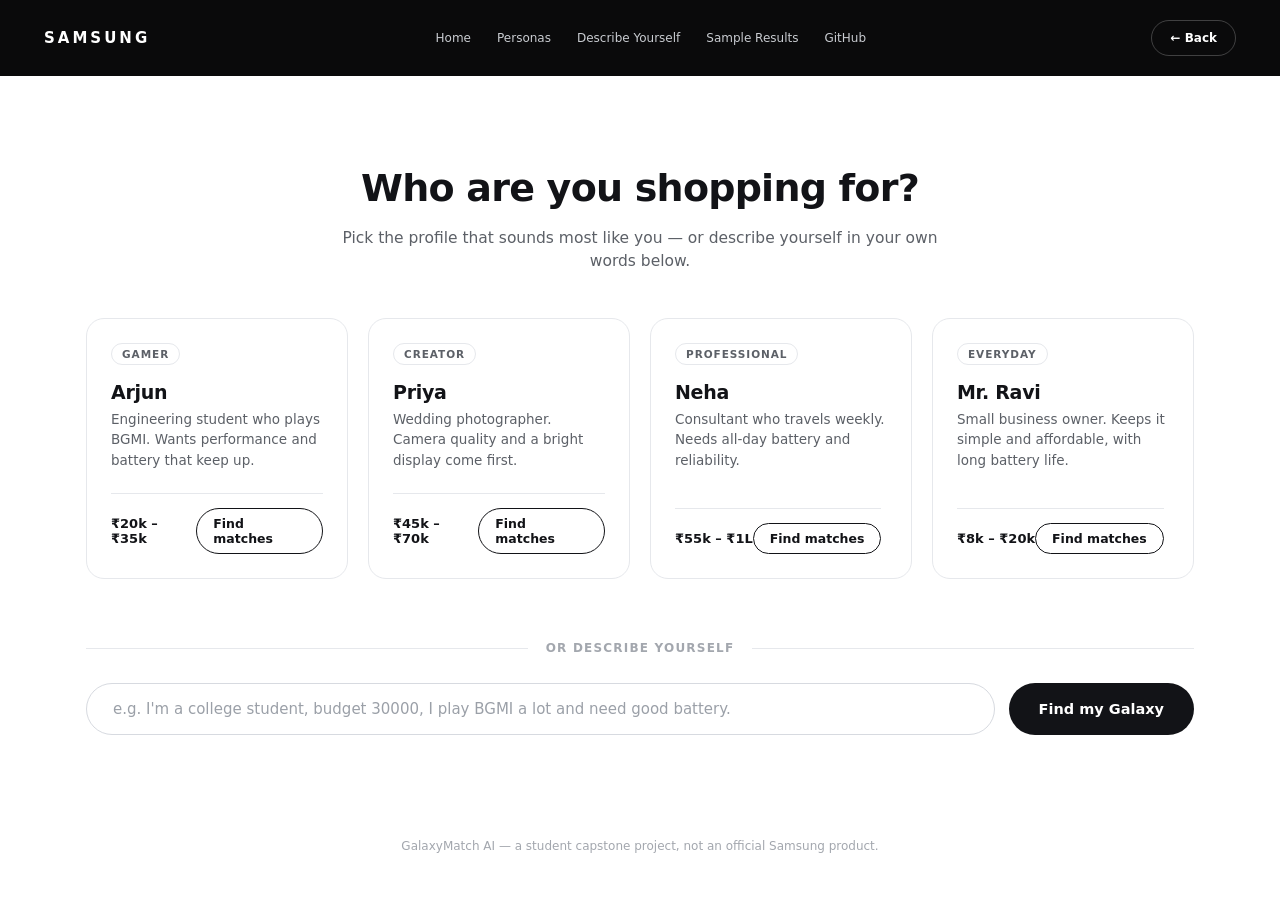
==== web/personas.html @ ba991bb1 "Split the persona picker onto its own page; make the landing hero-only index.html was one viewport o" ====
<!DOCTYPE html>
<html lang="en">
<head>
<meta charset="utf-8" />
<meta name="viewport" content="width=device-width, initial-scale=1" />
<title>Who are you shopping for? — GalaxyMatch AI</title>
<link rel="stylesheet" href="home.css" />
</head>
<body>

<!-- Slim dark nav: same markup as the hero's, on its own bar since there is
     no hero block behind it on this page. -->
<header class="page-nav">
  <div class="page-nav-inner">
    <nav class="nav">
      <a class="nav-logo" href="index.html"><img src="assets/samsung_logo.png"
        alt="Samsung" onerror="this.remove()" /><span>SAMSUNG</span></a>
      <div class="nav-links">
        <a href="index.html">Home</a>
        <a href="#personas">Personas</a>
        <a href="#describe">Describe Yourself</a>
        <a href="results.html?persona=arjun">Sample Results</a>
        <a href="https://github.com/pridevine/Mobile-Product-Recommendation-System" target="_blank" rel="noopener">GitHub</a>
      </div>
      <a class="nav-cta" href="index.html">← Back</a>
    </nav>
  </div>
</header>

<!-- ============ PERSONAS ============ -->
<section class="choose" id="personas">
  <div class="choose-head">
    <h2>Who are you shopping for?</h2>
    <p>Pick the profile that sounds most like you — or describe yourself in your own words below.</p>
  </div>

  <div class="p-cards">
    <button class="p-card" data-persona="arjun">
      <span class="p-tag">Gamer</span>
      <h3>Arjun</h3>
      <p>Engineering student who plays BGMI. Wants performance and battery that keep up.</p>
      <span class="p-foot"><span class="p-budget">₹20k – ₹35k</span><span class="p-go">Find matches</span></span>
    </button>
    <button class="p-card" data-persona="priya">
      <span class="p-tag">Creator</span>
      <h3>Priya</h3>
      <p>Wedding photographer. Camera quality and a bright display come first.</p>
      <span class="p-foot"><span class="p-budget">₹45k – ₹70k</span><span class="p-go">Find matches</span></span>
    </button>
    <button class="p-card" data-persona="neha">
      <span class="p-tag">Professional</span>
      <h3>Neha</h3>
      <p>Consultant who travels weekly. Needs all-day battery and reliability.</p>
      <span class="p-foot"><span class="p-budget">₹55k – ₹1L</span><span class="p-go">Find matches</span></span>
    </button>
    <button class="p-card" data-persona="ravi">
      <span class="p-tag">Everyday</span>
      <h3>Mr. Ravi</h3>
      <p>Small business owner. Keeps it simple and affordable, with long battery life.</p>
      <span class="p-foot"><span class="p-budget">₹8k – ₹20k</span><span class="p-go">Find matches</span></span>
    </button>
  </div>
</section>

<section class="describe" id="describe">
  <div class="or-divider"><span>or describe yourself</span></div>
  <div class="describe-row">
    <input id="describe-input" type="text"
      placeholder="e.g. I'm a college student, budget 30000, I play BGMI a lot and need good battery." />
    <button id="describe-go" class="specular-btn"
      data-line-color="#ffffff" data-base-color="#4a4d54" data-proximity="260">Find my Galaxy</button>
  </div>
</section>

<p class="disclaimer">GalaxyMatch AI — a student capstone project, not an official Samsung product.</p>

<script src="vendor/lenis.min.js"></script>
<script src="scroll.js"></script>
<script src="specular.js"></script>
<script src="home.js"></script>
</body>
</html>
---- web/home.css ----
/* GalaxyMatch AI — landing page.
   Theme: white page with a full-width black hero block; slim nav, centered
   bold headline, product shot with thin callout annotations, outlined pill
   CTA, tiny footnote. Static build — motion layered on later. */

@font-face {
  font-family: 'Montserrat';
  font-weight: 100 900;
  font-style: normal;
  src: url('/fonts/Montserrat-Variable.ttf') format('truetype-variations');
  font-display: swap;
}

:root {
  --page: #ffffff;
  --hero: #0a0a0b;
  --hero-2: #131315;
  --white: #ffffff;
  --grey: #c9ccd1;
  --dim: #8a8d93;
  --ink: #121317;
  --ink-soft: #5c6067;
  --line-dark: rgba(255, 255, 255, 0.22);
  --line-light: #e6e8ec;
  --font: 'Montserrat', 'Segoe UI', system-ui, sans-serif;
}

* { box-sizing: border-box; }
html, body { margin: 0; padding: 0; }
body {
  background: var(--page);
  color: var(--ink);
  font-family: var(--font);
  line-height: 1.5;
  -webkit-font-smoothing: antialiased;
  overflow-x: hidden;
}
button { font-family: inherit; cursor: pointer; }
a { text-decoration: none; color: inherit; }
:focus-visible { outline: 2px solid #4b5fd6; outline-offset: 2px; }

/* ============================== BLACK HERO BLOCK ============================== */
.hero-block {
  background:
    radial-gradient(900px 480px at 50% 88%, #1c1c1f 0%, transparent 62%),
    linear-gradient(180deg, var(--hero) 0%, var(--hero-2) 100%);
  color: var(--white);
  position: relative;
  overflow: hidden;
}
/* The hero is exactly one viewport tall. On index.html it is the whole page,
   so .page-hero-only locks scrolling off entirely — there is nothing below it
   to scroll to. min-height is dropped there too, otherwise a short window
   (or landscape phone) would scroll to reach the 620px floor. */
.hero-block { display: flex; flex-direction: column; height: 100vh; height: 100svh; min-height: 620px; }
.page-hero-only { height: 100svh; overflow: hidden; }
.page-hero-only .hero-block { min-height: 0; height: 100%; }
/* DarkVeil shader canvas fills the hero behind everything */
#darkveil {
  position: absolute; inset: 0; width: 100%; height: 100%;
  display: block; z-index: 0; pointer-events: none;
}
/* soft dark scrim over the veil so type & callouts stay crisp */
.hero-block::after {
  content: ""; position: absolute; inset: 0; z-index: 1; pointer-events: none;
  background:
    radial-gradient(760px 420px at 50% 30%, rgba(5,5,6,0.42), transparent 70%),
    linear-gradient(180deg, rgba(5,5,6,0.55) 0%, rgba(5,5,6,0.18) 40%, rgba(5,5,6,0.6) 100%);
}
.hero-inner {
  max-width: 1280px; width: 100%; margin: 0 auto; padding: 0 44px;
  flex: 1; display: flex; flex-direction: column;
  position: relative; z-index: 2;
}
.hero-foot { position: relative; z-index: 2; }
@media (max-width: 700px) { .hero-inner { padding: 0 20px; } }

/* --- nav --- */
.nav {
  height: 76px;
  display: flex; align-items: center; justify-content: space-between;
  gap: 24px;
}
.nav-logo { display: flex; align-items: center; flex: none; font-weight: 800; font-size: 15px; letter-spacing: 0.2em; color: var(--white); }
.nav-logo img { height: 20px; display: block; }
.nav-logo img + span { display: none; }  /* hide text when the logo file exists */
.nav-links { display: flex; gap: 26px; }
.nav-links a { font-size: 12px; font-weight: 500; color: var(--grey); white-space: nowrap; transition: color 0.15s; }
.nav-links a:hover { color: var(--white); }
.nav-cta {
  flex: none;
  background: transparent; color: var(--white);
  border: 1px solid var(--line-dark); border-radius: 999px;
  padding: 8px 18px; font-size: 12px; font-weight: 600;
  transition: background 0.15s, border-color 0.15s;
}
.nav-cta:hover { background: rgba(255,255,255,0.08); border-color: rgba(255,255,255,0.45); }
@media (max-width: 900px) { .nav-links { display: none; } }
/* .nav-cta is an <a> on both pages; keep it centred like the button it was. */
a.nav-cta { display: inline-flex; align-items: center; }

/* --- interior-page nav ---
   personas.html has no hero block behind the nav, so the bar supplies its own
   dark background. Same .nav markup otherwise. */
.page-nav { background: var(--hero); color: var(--white); }
.page-nav-inner { max-width: 1280px; width: 100%; margin: 0 auto; padding: 0 44px; }
@media (max-width: 700px) { .page-nav-inner { padding: 0 20px; } }

/* --- headline --- */
.hero-head {
  text-align: center;
  max-width: 840px; margin: 0 auto;
  padding-top: clamp(16px, 3.2vh, 44px);
}
.hero-head h1 {
  margin: 0;
  /* scales with viewport height too, so the whole hero always fits one screen */
  font-size: clamp(30px, min(3.8vw, 6.2vh), 56px);
  font-weight: 700;
  line-height: 1.22;
  letter-spacing: 0.002em;
  color: var(--white);
  text-wrap: balance;
}

/* --- CTA pill (overlaps the product zone, like the reference) --- */
.hero-cta-row { display: flex; justify-content: center; margin-top: clamp(16px, 3vh, 32px); position: relative; z-index: 5; }
.btn-pill {
  display: inline-flex; align-items: center;
  background: rgba(10,10,11,0.55); color: var(--white);
  border: 1px solid rgba(255,255,255,0.65); border-radius: 999px;
  padding: 12px 26px; font-size: 14px; font-weight: 500;
  backdrop-filter: blur(3px);
  transition: background 0.15s;
}
.btn-pill:hover { background: rgba(255,255,255,0.12); }

/* --- product stage: phone + callout annotations --- */
.stage {
  position: relative;
  flex: 1;
  min-height: 0;   /* let flex size it so the hero never exceeds one screen */
  margin-top: 4px;
}
.stage-phone {
  position: absolute; left: 50%; bottom: 0; transform: translateX(-50%);
  height: 100%;
  filter: drop-shadow(0 34px 60px rgba(0,0,0,0.85));
}
/* thin callout lines with dot endpoints, reaching toward the phone */
.callout {
  position: absolute;
  font-size: 13px; font-weight: 500; color: var(--white); line-height: 1.5;
  z-index: 4;
}
.callout .co-line { position: absolute; background: rgba(255,255,255,0.5); }
.callout .co-dot {
  position: absolute; width: 7px; height: 7px; border-radius: 50%;
  background: var(--white);
}
.callout-left { left: 7%; top: 16%; text-align: left; }
.callout-left .co-dot { left: 0; top: 56px; }
.callout-left .co-line.v { left: 3px; top: 63px; width: 1px; height: 72px; }
.callout-left .co-line.h { left: 3px; top: 135px; height: 1px; width: min(24vw, 300px); }

.callout-right { right: 7%; top: 22%; text-align: right; }
.callout-right .co-dot { right: 0; top: 56px; }
.callout-right .co-line.v { right: 3px; top: 63px; width: 1px; height: 72px; }
.callout-right .co-line.h { right: 3px; top: 135px; height: 1px; width: min(24vw, 300px); }

@media (max-width: 860px) {
  .callout { display: none; }
  .stage-phone { max-height: 420px; }
}

/* --- footnote --- */
.hero-foot {
  position: relative; z-index: 4;
  text-align: center;
  font-size: 11.5px; color: var(--dim);
  padding: 12px 24px 14px;
  background: linear-gradient(180deg, transparent, rgba(0,0,0,0.55) 40%);
}
.hero-foot u { cursor: pointer; }
.hero-foot u:hover { color: var(--grey); }

/* ============================== WHITE SECTION: PERSONAS ============================== */
.choose { max-width: 1180px; margin: 0 auto; padding: 84px 36px 24px; }
@media (max-width: 700px) { .choose { padding: 60px 20px 20px; } }
.choose-head { text-align: center; max-width: 620px; margin: 0 auto 44px; }
.choose-head h2 {
  margin: 0 0 10px; font-size: clamp(26px, 3.6vw, 38px); font-weight: 800;
  letter-spacing: -0.02em; color: var(--ink);
}
.choose-head p { margin: 0; font-size: 15.5px; color: var(--ink-soft); }

.p-cards { display: grid; grid-template-columns: repeat(4, 1fr); gap: 20px; }
@media (max-width: 940px) { .p-cards { grid-template-columns: repeat(2, 1fr); } }
@media (max-width: 520px) { .p-cards { grid-template-columns: 1fr; } }

.p-card {
  text-align: left;
  background: var(--page);
  border: 1px solid var(--line-light); border-radius: 18px;
  padding: 24px;
  display: flex; flex-direction: column; gap: 6px;
  transition: border-color 0.18s ease, box-shadow 0.18s ease, transform 0.18s ease;
}
.p-card:hover { border-color: #c9cdd4; box-shadow: 0 18px 40px -22px rgba(18,19,23,0.25); transform: translateY(-3px); }
.p-tag {
  align-self: flex-start;
  font-size: 10.5px; font-weight: 700; letter-spacing: 0.09em; text-transform: uppercase;
  color: var(--ink-soft); border: 1px solid var(--line-light); border-radius: 999px;
  padding: 4px 10px; margin-bottom: 10px;
}
.p-card h3 { margin: 0; font-size: 19px; font-weight: 800; letter-spacing: -0.015em; color: var(--ink); }
.p-card p { margin: 0; font-size: 13.5px; color: var(--ink-soft); line-height: 1.55; flex: 1; }
.p-foot {
  margin-top: 16px; padding-top: 14px; border-top: 1px solid var(--line-light);
  display: flex; align-items: center; justify-content: space-between;
}
.p-budget { font-size: 13px; font-weight: 700; color: var(--ink); font-variant-numeric: tabular-nums; }
.p-go {
  border: 1px solid var(--ink); border-radius: 999px; background: transparent;
  color: var(--ink); font-size: 12.5px; font-weight: 600; padding: 7px 16px;
  transition: background 0.15s, color 0.15s;
}
.p-card:hover .p-go { background: var(--ink); color: #fff; }

/* --- describe bar --- */
.describe { max-width: 1180px; margin: 0 auto; padding: 30px 36px 90px; }
@media (max-width: 700px) { .describe { padding: 24px 20px 64px; } }
.or-divider {
  display: flex; align-items: center; gap: 18px; margin: 6px 0 26px;
  color: #a3a7ae; font-size: 12px; font-weight: 600; letter-spacing: 0.1em; text-transform: uppercase;
}
.or-divider::before, .or-divider::after { content: ""; flex: 1; height: 1px; background: var(--line-light); }
.describe-row { display: flex; gap: 14px; }
.describe-row input {
  flex: 1; border: 1px solid #d7dae0; border-radius: 999px; padding: 16px 26px;
  font-family: var(--font); font-size: 15px; color: var(--ink); background: #fff;
}
.describe-row input::placeholder { color: #9ba0a8; }
.describe-row input:focus { outline: none; border-color: var(--ink); }
.describe-row button {
  background: var(--ink); color: #fff; border: none; border-radius: 999px;
  padding: 16px 30px; font-size: 14.5px; font-weight: 600; white-space: nowrap;
  transition: background 0.15s;
}
.describe-row button:hover { background: #2c2e34; }
@media (max-width: 560px) { .describe-row { flex-direction: column; } }

.disclaimer { text-align: center; color: #a3a7ae; font-size: 12px; padding: 0 20px 34px; }

/* ============================== SPECULAR BUTTON FX ============================== */
/* Cursor-aware rim-light (specular.js) on elements with .specular-btn */
.specular-btn { position: relative; overflow: visible; }
.specular-btn .sb-label { position: relative; z-index: 2; display: inline-flex; align-items: center; gap: 8px; }
.specular-btn .sb-fx {
  position: absolute; inset: -20px; pointer-events: none; z-index: 1;
}
.specular-btn .sb-fx canvas { display: block; width: 100%; height: 100%; }

/* ============================== RESULTS PAGE ============================== */
/* light nav variant (white page) */
.nav-light { background: var(--page); border-bottom: 1px solid var(--line-light); }
.nav-light .nav-links a { color: var(--ink-soft); }
.nav-light .nav-links a:hover { color: var(--ink); }
.nav-light .nav-logo { color: var(--ink); }
.nav-light .nav-logo img { filter: brightness(0); }
.nav-light .nav-cta { color: var(--ink); border-color: #cfd3da; }
.nav-light .nav-cta:hover { background: #f2f3f6; border-color: var(--ink); }
.nav-pad { padding: 0 44px; }
@media (max-width: 700px) { .nav-pad { padding: 0 20px; } }

.results-wrap { max-width: 1280px; margin: 0 auto; padding: 34px 44px 80px; }
@media (max-width: 700px) { .results-wrap { padding: 24px 20px 60px; } }

.results-head { margin-bottom: 8px; }
.results-head h1 { margin: 0 0 6px; font-size: clamp(28px, 4vw, 44px); font-weight: 800; letter-spacing: -0.03em; color: var(--ink); }
.results-head p { margin: 0; font-size: 15px; color: var(--ink-soft); }

.chips { display: flex; flex-wrap: wrap; align-items: center; gap: 10px; margin: 22px 0 36px; }
.chip {
  border: 1px solid #d7dae0; background: var(--page); color: var(--ink-soft);
  border-radius: 999px; padding: 9px 16px; font-size: 13.5px; font-weight: 600;
  transition: all 0.15s ease; text-decoration: none;
}
.chip:hover { border-color: var(--ink); color: var(--ink); }
.chip[aria-pressed="true"] { background: var(--ink); color: #fff; border-color: var(--ink); }

.results-grid {
  display: grid; grid-template-columns: minmax(0, 1fr) 480px;
  gap: 40px; align-items: start;
}
@media (max-width: 1020px) { .results-grid { grid-template-columns: 1fr; } }

/* --- ranked list --- */
.rec-row {
  border: 1px solid var(--line-light); border-radius: 16px; background: var(--page);
  padding: 18px 20px; margin-bottom: 14px;
  transition: border-color 0.18s ease, box-shadow 0.18s ease;
}
.rec-row.hot { border-color: var(--ink); box-shadow: 0 16px 36px -22px rgba(18,19,23,0.3); }
.rec-top { display: flex; align-items: center; gap: 12px; }
.rec-rank {
  flex: none; width: 30px; height: 30px; border-radius: 9px; border: 1px solid #d7dae0;
  display: flex; align-items: center; justify-content: center; font-weight: 800; font-size: 14px;
  font-variant-numeric: tabular-nums;
}
.rec-row.hot .rec-rank { border-color: var(--ink); }
.rec-name { font-size: 17px; font-weight: 800; letter-spacing: -0.015em; color: var(--ink); }
.rec-seg {
  font-size: 10px; font-weight: 700; letter-spacing: 0.07em; text-transform: uppercase;
  color: var(--ink-soft); border: 1px solid var(--line-light); border-radius: 999px; padding: 3px 9px;
}
.rec-pct { margin-left: auto; font-size: 22px; font-weight: 800; letter-spacing: -0.02em; font-variant-numeric: tabular-nums; }
.rec-meta { display: flex; gap: 18px; margin: 10px 0 0 42px; font-size: 13px; color: var(--ink-soft); font-variant-numeric: tabular-nums; }
.rec-meta b { color: var(--ink); font-weight: 700; }
.rec-why {
  margin: 12px 0 0 42px; border: none; background: none; padding: 0;
  font-size: 13px; font-weight: 600; color: var(--ink-soft); text-decoration: underline; text-underline-offset: 3px;
}
.rec-why:hover { color: var(--ink); }
.breakdown { max-height: 0; overflow: hidden; transition: max-height 0.35s ease; margin-left: 42px; }
.breakdown.open { max-height: 300px; }
.breakdown-inner { padding-top: 14px; }
.sub-row { display: flex; align-items: center; gap: 10px; margin-bottom: 8px; font-size: 12px; color: var(--ink-soft); }
.sub-row .sub-label { width: 88px; flex: none; font-weight: 500; }
.sub-track { flex: 1; height: 6px; border-radius: 999px; background: #eef0f4; overflow: hidden; }
.sub-fill { height: 100%; border-radius: 999px; background: var(--ink); width: 0; transition: width 0.6s ease; }
.sub-val { width: 2.4em; text-align: right; font-weight: 700; color: var(--ink); font-variant-numeric: tabular-nums; }

/* --- CardSwap deck (pop style) --- */
.cs-stage {
  position: relative; height: 520px;
  perspective: 900px; overflow: visible;
}
.cs-card {
  position: absolute; top: 50%; left: 50%;
  width: 320px; height: 430px;
  border-radius: 18px; border: 1px solid var(--line-light);
  background: var(--page);
  overflow: hidden; cursor: pointer;
  transform-style: preserve-3d; will-change: transform;
  backface-visibility: hidden; -webkit-backface-visibility: hidden;
  box-shadow: 0 30px 60px -30px rgba(18,19,23,0.35);
}
.csc-photo {
  height: 55%; background: #0a0a0b;
  display: flex; align-items: center; justify-content: center;
}
.csc-photo img, .csc-photo svg { max-height: 86%; max-width: 60%; object-fit: contain; }
.csc-body { padding: 16px 20px 0; }
.csc-name { margin: 0 0 2px; font-size: 19px; font-weight: 800; letter-spacing: -0.02em; color: var(--ink); }
.csc-seg { font-size: 10.5px; font-weight: 700; letter-spacing: 0.07em; text-transform: uppercase; color: var(--ink-soft); }
.csc-foot { display: flex; align-items: center; justify-content: space-between; padding: 14px 20px 0; }
.csc-price { font-size: 21px; font-weight: 800; letter-spacing: -0.02em; font-variant-numeric: tabular-nums; }
.csc-pct { font-size: 12px; font-weight: 700; color: var(--ink-soft); }
.csc-pct b { font-size: 15px; color: var(--ink); }
.csc-select {
  display: inline-block; margin: 12px 20px 0;
  border: 1px solid var(--ink); border-radius: 999px; padding: 7px 18px;
  font-size: 12.5px; font-weight: 600; color: var(--ink);
}
@media (max-width: 1020px) {
  .cs-stage { height: 460px; transform: scale(0.9); transform-origin: top center; }
}
@media (max-width: 520px) {
  .cs-stage { transform: scale(0.72); transform-origin: top center; height: 400px; }
}

@media (prefers-reduced-motion: reduce) {
  * { transition: none !important; }
}
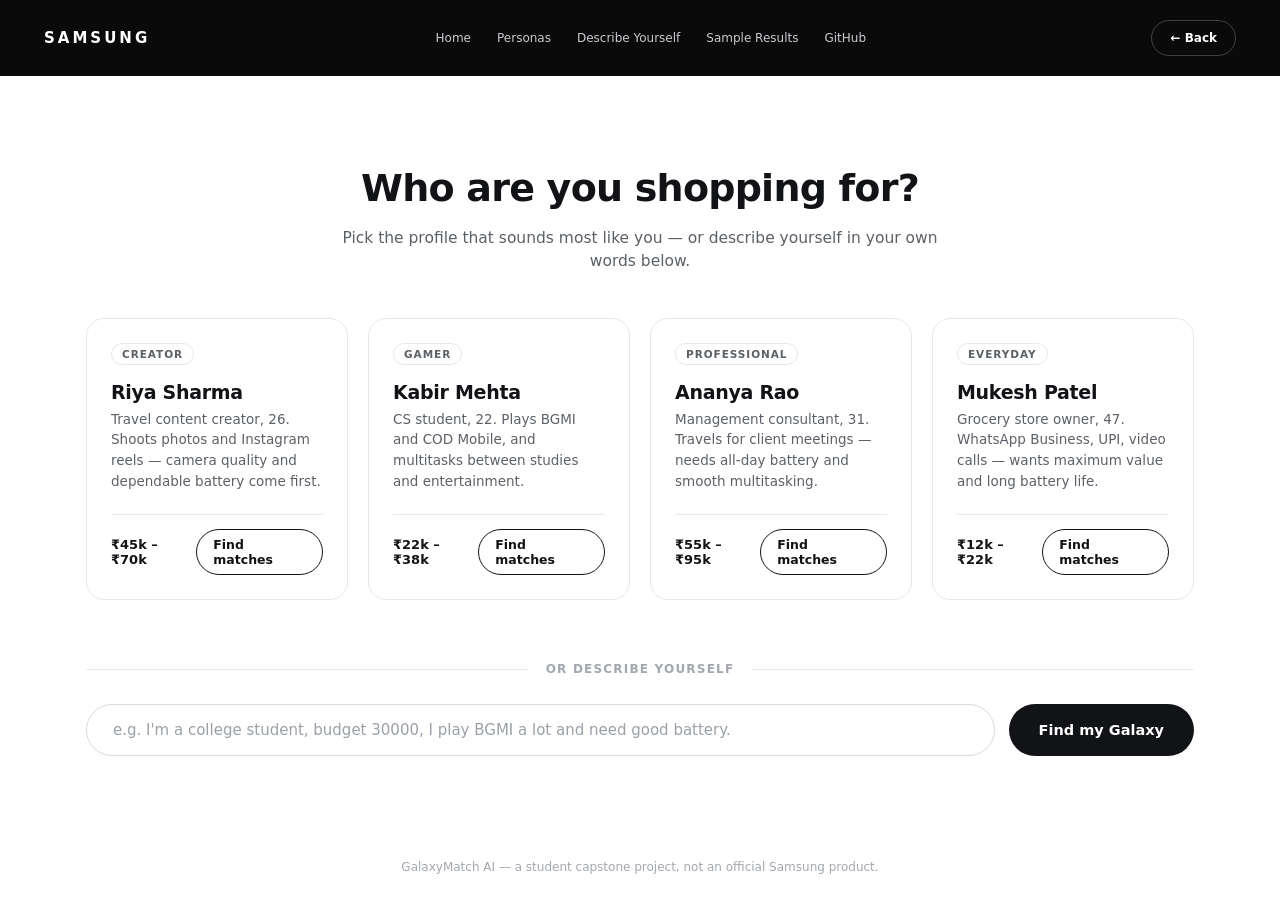
==== commit 7895ffb9: "Sync the web app to Member 2's personas Member 2 renamed the personas to riya/kabir/ananya/mukesh on" ====
--- a/web/personas.html
+++ b/web/personas.html
@@ -19,7 +19,7 @@
         <a href="index.html">Home</a>
         <a href="#personas">Personas</a>
         <a href="#describe">Describe Yourself</a>
-        <a href="results.html?persona=arjun">Sample Results</a>
+        <a href="results.html?persona=riya">Sample Results</a>
         <a href="https://github.com/pridevine/Mobile-Product-Recommendation-System" target="_blank" rel="noopener">GitHub</a>
       </div>
       <a class="nav-cta" href="index.html">← Back</a>
@@ -34,30 +34,32 @@
     <p>Pick the profile that sounds most like you — or describe yourself in your own words below.</p>
   </div>
 
+  <!-- Ids, names, budgets mirror src/personas.py. Keep them in sync with
+       engine.js or the site and the notebook disagree about the same shopper. -->
   <div class="p-cards">
-    <button class="p-card" data-persona="arjun">
-      <span class="p-tag">Gamer</span>
-      <h3>Arjun</h3>
-      <p>Engineering student who plays BGMI. Wants performance and battery that keep up.</p>
-      <span class="p-foot"><span class="p-budget">₹20k – ₹35k</span><span class="p-go">Find matches</span></span>
-    </button>
-    <button class="p-card" data-persona="priya">
+    <button class="p-card" data-persona="riya">
       <span class="p-tag">Creator</span>
-      <h3>Priya</h3>
-      <p>Wedding photographer. Camera quality and a bright display come first.</p>
+      <h3>Riya Sharma</h3>
+      <p>Travel content creator, 26. Shoots photos and Instagram reels — camera quality and dependable battery come first.</p>
       <span class="p-foot"><span class="p-budget">₹45k – ₹70k</span><span class="p-go">Find matches</span></span>
     </button>
-    <button class="p-card" data-persona="neha">
+    <button class="p-card" data-persona="kabir">
+      <span class="p-tag">Gamer</span>
+      <h3>Kabir Mehta</h3>
+      <p>CS student, 22. Plays BGMI and COD Mobile, and multitasks between studies and entertainment.</p>
+      <span class="p-foot"><span class="p-budget">₹22k – ₹38k</span><span class="p-go">Find matches</span></span>
+    </button>
+    <button class="p-card" data-persona="ananya">
       <span class="p-tag">Professional</span>
-      <h3>Neha</h3>
-      <p>Consultant who travels weekly. Needs all-day battery and reliability.</p>
-      <span class="p-foot"><span class="p-budget">₹55k – ₹1L</span><span class="p-go">Find matches</span></span>
+      <h3>Ananya Rao</h3>
+      <p>Management consultant, 31. Travels for client meetings — needs all-day battery and smooth multitasking.</p>
+      <span class="p-foot"><span class="p-budget">₹55k – ₹95k</span><span class="p-go">Find matches</span></span>
     </button>
-    <button class="p-card" data-persona="ravi">
+    <button class="p-card" data-persona="mukesh">
       <span class="p-tag">Everyday</span>
-      <h3>Mr. Ravi</h3>
-      <p>Small business owner. Keeps it simple and affordable, with long battery life.</p>
-      <span class="p-foot"><span class="p-budget">₹8k – ₹20k</span><span class="p-go">Find matches</span></span>
+      <h3>Mukesh Patel</h3>
+      <p>Grocery store owner, 47. WhatsApp Business, UPI, video calls — wants maximum value and long battery life.</p>
+      <span class="p-foot"><span class="p-budget">₹12k – ₹22k</span><span class="p-go">Find matches</span></span>
     </button>
   </div>
 </section>
--- a/web/home.css
+++ b/web/home.css
@@ -300,7 +300,22 @@
   border: 1px solid var(--line-light); border-radius: 16px; background: var(--page);
   padding: 18px 20px; margin-bottom: 14px;
   transition: border-color 0.18s ease, box-shadow 0.18s ease;
-}
+  display: flex; align-items: flex-start; gap: 18px;
+}
+/* Phone thumbnail. Fixed box so rows stay the same height whether the visual
+   resolves to a real photo or the drawn SVG fallback. */
+.rec-thumb {
+  flex: none; width: 62px; height: 92px;
+  display: flex; align-items: center; justify-content: center;
+  border-radius: 10px; background: #f4f5f7;
+}
+.rec-row.hot .rec-thumb { background: #eef0f4; }
+/* Same sizing pattern as .csc-photo — phoneSVG() emits a viewBox with no
+   intrinsic width/height, so it needs a max-height to bound it. */
+.rec-thumb img, .rec-thumb svg { max-height: 84%; max-width: 74%; object-fit: contain; }
+/* min-width:0 so long model names can ellipsis instead of stretching the row */
+.rec-main { flex: 1; min-width: 0; }
+@media (max-width: 560px) { .rec-thumb { width: 48px; height: 72px; } }
 .rec-row.hot { border-color: var(--ink); box-shadow: 0 16px 36px -22px rgba(18,19,23,0.3); }
 .rec-top { display: flex; align-items: center; gap: 12px; }
 .rec-rank {
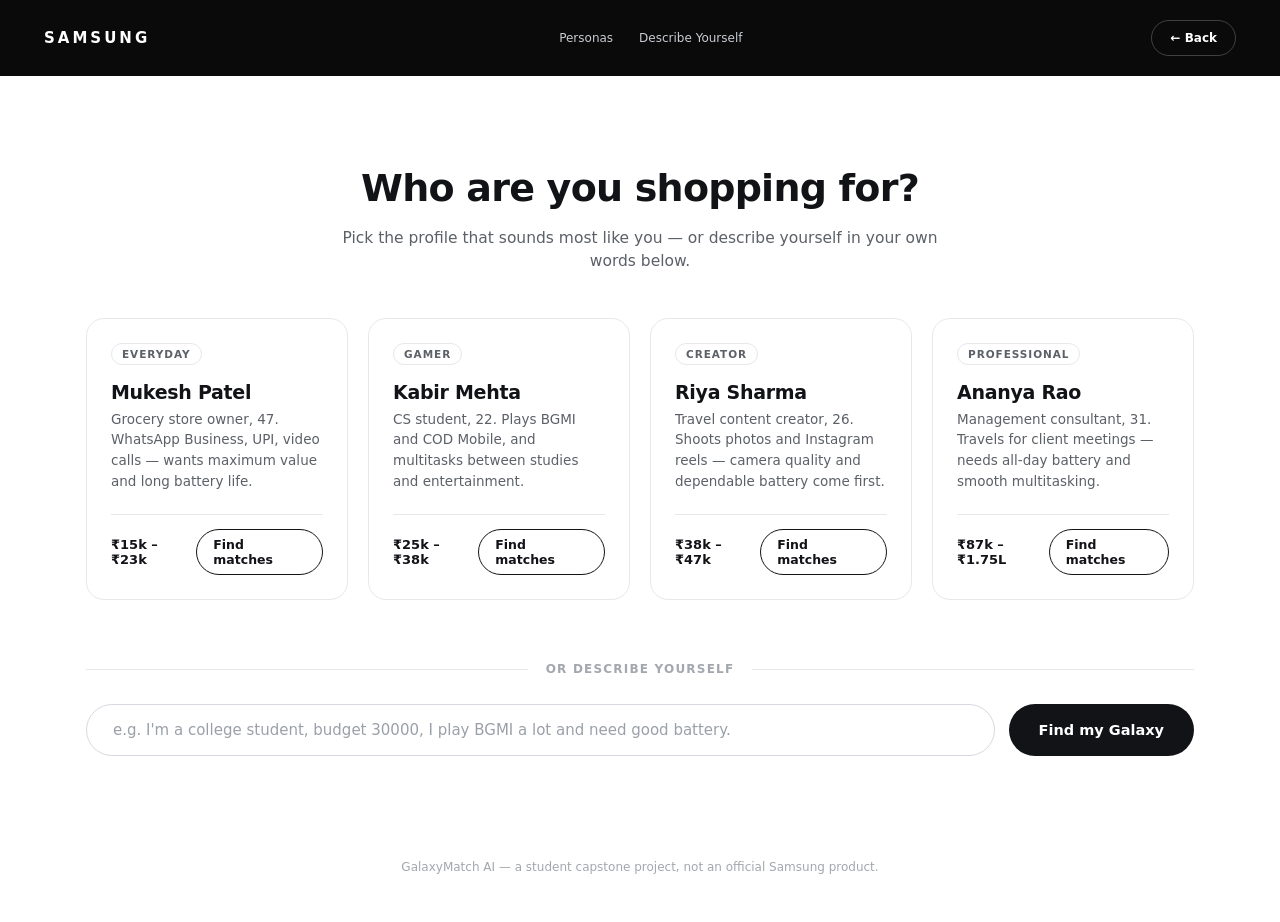
==== commit a12310d8: "Guardrail the free-tier quota: cache repeat asks, back off once dead Traced tonight's /api/explain a" ====
--- a/web/personas.html
+++ b/web/personas.html
@@ -16,11 +16,8 @@
       <a class="nav-logo" href="index.html"><img src="assets/samsung_logo.png"
         alt="Samsung" onerror="this.remove()" /><span>SAMSUNG</span></a>
       <div class="nav-links">
-        <a href="index.html">Home</a>
         <a href="#personas">Personas</a>
         <a href="#describe">Describe Yourself</a>
-        <a href="results.html?persona=riya">Sample Results</a>
-        <a href="https://github.com/pridevine/Mobile-Product-Recommendation-System" target="_blank" rel="noopener">GitHub</a>
       </div>
       <a class="nav-cta" href="index.html">← Back</a>
     </nav>
@@ -37,29 +34,29 @@
   <!-- Ids, names, budgets mirror src/personas.py. Keep them in sync with
        engine.js or the site and the notebook disagree about the same shopper. -->
   <div class="p-cards">
-    <button class="p-card" data-persona="riya">
-      <span class="p-tag">Creator</span>
-      <h3>Riya Sharma</h3>
-      <p>Travel content creator, 26. Shoots photos and Instagram reels — camera quality and dependable battery come first.</p>
-      <span class="p-foot"><span class="p-budget">₹45k – ₹70k</span><span class="p-go">Find matches</span></span>
+    <button class="p-card" data-persona="mukesh">
+      <span class="p-tag">Everyday</span>
+      <h3>Mukesh Patel</h3>
+      <p>Grocery store owner, 47. WhatsApp Business, UPI, video calls — wants maximum value and long battery life.</p>
+      <span class="p-foot"><span class="p-budget">₹15k – ₹23k</span><span class="p-go">Find matches</span></span>
     </button>
     <button class="p-card" data-persona="kabir">
       <span class="p-tag">Gamer</span>
       <h3>Kabir Mehta</h3>
       <p>CS student, 22. Plays BGMI and COD Mobile, and multitasks between studies and entertainment.</p>
-      <span class="p-foot"><span class="p-budget">₹22k – ₹38k</span><span class="p-go">Find matches</span></span>
+      <span class="p-foot"><span class="p-budget">₹25k – ₹38k</span><span class="p-go">Find matches</span></span>
+    </button>
+    <button class="p-card" data-persona="riya">
+      <span class="p-tag">Creator</span>
+      <h3>Riya Sharma</h3>
+      <p>Travel content creator, 26. Shoots photos and Instagram reels — camera quality and dependable battery come first.</p>
+      <span class="p-foot"><span class="p-budget">₹38k – ₹47k</span><span class="p-go">Find matches</span></span>
     </button>
     <button class="p-card" data-persona="ananya">
       <span class="p-tag">Professional</span>
       <h3>Ananya Rao</h3>
       <p>Management consultant, 31. Travels for client meetings — needs all-day battery and smooth multitasking.</p>
-      <span class="p-foot"><span class="p-budget">₹55k – ₹95k</span><span class="p-go">Find matches</span></span>
-    </button>
-    <button class="p-card" data-persona="mukesh">
-      <span class="p-tag">Everyday</span>
-      <h3>Mukesh Patel</h3>
-      <p>Grocery store owner, 47. WhatsApp Business, UPI, video calls — wants maximum value and long battery life.</p>
-      <span class="p-foot"><span class="p-budget">₹12k – ₹22k</span><span class="p-go">Find matches</span></span>
+      <span class="p-foot"><span class="p-budget">₹87k – ₹1.75L</span><span class="p-go">Find matches</span></span>
     </button>
   </div>
 </section>
@@ -72,6 +69,7 @@
     <button id="describe-go" class="specular-btn"
       data-line-color="#ffffff" data-base-color="#4a4d54" data-proximity="260">Find my Galaxy</button>
   </div>
+  <p id="describe-feedback" class="describe-feedback" role="status" aria-live="polite" hidden></p>
 </section>
 
 <p class="disclaimer">GalaxyMatch AI — a student capstone project, not an official Samsung product.</p>
@@ -79,6 +77,7 @@
 <script src="vendor/lenis.min.js"></script>
 <script src="scroll.js"></script>
 <script src="specular.js"></script>
+<script src="ai-guard.js"></script>
 <script src="home.js"></script>
 </body>
 </html>
--- a/web/home.css
+++ b/web/home.css
@@ -143,7 +143,9 @@
   margin-top: 4px;
 }
 .stage-phone {
-  position: absolute; left: 50%; bottom: 0; transform: translateX(-50%);
+  position: absolute; left: 50%; bottom: 0;
+  transform: translateX(-50%) scaleX(1.16);
+  transform-origin: center bottom;
   height: 100%;
   filter: drop-shadow(0 34px 60px rgba(0,0,0,0.85));
 }
@@ -248,6 +250,10 @@
   transition: background 0.15s;
 }
 .describe-row button:hover { background: #2c2e34; }
+.describe-row button:disabled { cursor: wait; opacity: 0.65; }
+.describe-feedback {
+  margin: 12px 8px 0; color: #5d626c; font-size: 13px; line-height: 1.5;
+}
 @media (max-width: 560px) { .describe-row { flex-direction: column; } }
 
 .disclaimer { text-align: center; color: #a3a7ae; font-size: 12px; padding: 0 20px 34px; }
@@ -300,7 +306,7 @@
   border: 1px solid var(--line-light); border-radius: 16px; background: var(--page);
   padding: 18px 20px; margin-bottom: 14px;
   transition: border-color 0.18s ease, box-shadow 0.18s ease;
-  display: flex; align-items: flex-start; gap: 18px;
+  display: flex; align-items: flex-start; gap: 18px; cursor: pointer;
 }
 /* Phone thumbnail. Fixed box so rows stay the same height whether the visual
    resolves to a real photo or the drawn SVG fallback. */
@@ -321,8 +327,10 @@
 .rec-rank {
   flex: none; width: 30px; height: 30px; border-radius: 9px; border: 1px solid #d7dae0;
   display: flex; align-items: center; justify-content: center; font-weight: 800; font-size: 14px;
-  font-variant-numeric: tabular-nums;
-}
+  font-variant-numeric: tabular-nums; padding: 0; background: transparent; color: var(--ink);
+  font-family: inherit; cursor: pointer; transition: background 0.18s ease, color 0.18s ease, border-color 0.18s ease;
+}
+.rec-rank:hover, .rec-rank:focus-visible { border-color: var(--ink); background: var(--ink); color: #fff; }
 .rec-row.hot .rec-rank { border-color: var(--ink); }
 .rec-name { font-size: 17px; font-weight: 800; letter-spacing: -0.015em; color: var(--ink); }
 .rec-seg {
@@ -332,6 +340,18 @@
 .rec-pct { margin-left: auto; font-size: 22px; font-weight: 800; letter-spacing: -0.02em; font-variant-numeric: tabular-nums; }
 .rec-meta { display: flex; gap: 18px; margin: 10px 0 0 42px; font-size: 13px; color: var(--ink-soft); font-variant-numeric: tabular-nums; }
 .rec-meta b { color: var(--ink); font-weight: 700; }
+/* #1 match's explanation (template first, upgraded to Gemini text on load) */
+.rec-why-text {
+  margin: 12px 0 0 42px; font-size: 13.5px; line-height: 1.55; color: var(--ink);
+  transition: opacity 0.25s ease;
+}
+.rec-why-loading { opacity: 0.45; }
+/* When the grounded Gemini text lands, tag it so it's visibly the live AI. */
+.rec-why-ai::before {
+  content: "✦ Gemini"; display: inline-block; margin-right: 8px;
+  font-size: 10px; font-weight: 800; letter-spacing: 0.06em; vertical-align: 1px;
+  color: #6a5cff; border: 1px solid #d9d5ff; border-radius: 999px; padding: 2px 7px;
+}
 .rec-why {
   margin: 12px 0 0 42px; border: none; background: none; padding: 0;
   font-size: 13px; font-weight: 600; color: var(--ink-soft); text-decoration: underline; text-underline-offset: 3px;
@@ -361,6 +381,7 @@
   backface-visibility: hidden; -webkit-backface-visibility: hidden;
   box-shadow: 0 30px 60px -30px rgba(18,19,23,0.35);
 }
+.cs-card.is-selected { border-color: var(--ink); box-shadow: 0 30px 60px -24px rgba(18,19,23,0.5); }
 .csc-photo {
   height: 55%; background: #0a0a0b;
   display: flex; align-items: center; justify-content: center;
